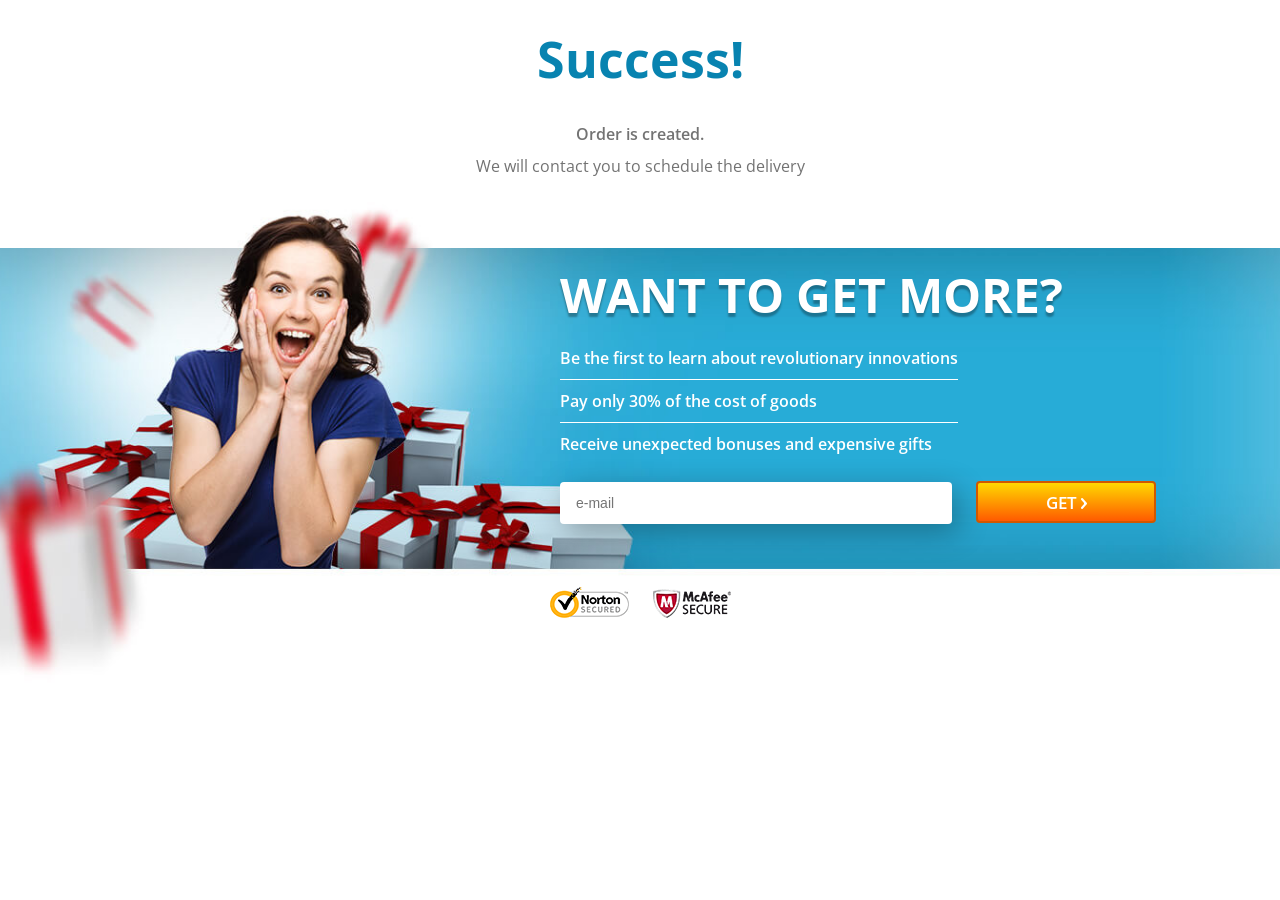
==== success.html @ abf4d348 "Initial commit - Landing Germivir Bósnia" ====
<!DOCTYPE html>
<html lang="en">
<head>
    <meta http-equiv="Content-Type" content="text/html;charset=UTF-8">
    <meta http-equiv="X-UA-Compatible" content="IE=edge">
    <meta name="viewport" content="width=device-width, initial-scale=1, maximum-scale=1.0">
    <title>Success!</title>
    <link href="https://fonts.googleapis.com/css?family=Open+Sans:400,600,700&amp;subset=greek,vietnamese" rel="stylesheet">
    <style>*{margin:0;padding:0;border:0;outline:0}body{overflow:hidden}.container{width:1140px;padding:75px 10px 0;margin:0 auto;box-sizing:border-box}:focus{outline:0}header{text-align:center}header h2{color:#0883b0;font-family:'Open Sans',sans-serif;font-weight:700;font-size:50px;margin:25px 0 30px}header p{color:#737373;font-size:16px;margin-bottom:10px}header .order{font-family:'Open Sans',sans-serif;font-weight:600;}header .feedback{font-family:'Open Sans',sans-serif;}.content{height:519px;background-image:url([data-uri]);background-size:auto 519px;background-repeat:no-repeat;background-position:center top;color:#fff}.content .content__data{max-width:640px;min-height:290px;margin-left:auto}.content .content__title{font-size:48px;text-transform:uppercase;text-shadow:0 4px 2px rgba(0,0,0,.3);margin-bottom:10px;font-family:'Open Sans',sans-serif;font-weight:700;}.content .content__list{padding-left:0;list-style:none;display:inline-block}.content .content__list li{padding:10px 0;font-size:16px;font-family:'Open Sans',sans-serif;font-weight:600;}.content .content__list li:not(:last-child){border-bottom:1px solid #fff}.content form{padding:15px 0 25px}.content form input{height:40px;border-radius:4px;outline:0;color:#818181;font-size:14px;padding:0 15px;max-width:360px;width:100%;border:1px solid transparent;transition:box-shadow .3s,color .3s,border .3s;margin-right:20px;box-shadow:6px 8px 30px rgba(0,0,0,.3)}.content form input[data-error]{box-shadow:6px 8px 30px rgba(255,0,0,.7);border-color:red;color:red}.content form input[data-success]{box-shadow:0 0 15px #42ccff;border-color:#42ccff}.button{display:inline-block;text-align:center;border:2px solid #d05800;-webkit-border-radius:4px;border-radius:4px;width:180px;height:42px;background-color:#ffd800;background-image:-webkit-gradient(linear,left top,left bottom,from(#ffd800),to(#ff5a00));background-image:-webkit-linear-gradient(#ffd800,#ff5a00);background-image:-o-linear-gradient(#ffd800,#ff5a00);background-image:linear-gradient(#ffd800,#ff5a00);position:relative;top:1px;text-transform:uppercase;color:#fff;font-family:'Open Sans',sans-serif;font-weight:600;font-size:17px;cursor:pointer}.button__ico-animete{background:url([data-uri]) no-repeat -180px 0;display:inline-block;width:2px;height:3px;padding-top:4px;-webkit-transition:width .5s;-o-transition:width .5s;transition:width .5s;margin-left:3px}.button__ico{display:inline-block;width:6px;height:11px;background:url([data-uri]) no-repeat 0 0;margin-left:-5px}.button_small{width:138px;font-size:14px;padding:8px 0;line-height:17px}@media only screen and (min-width: 992px){.button:hover{background:#ff4800}.button:hover .button__ico-animete{width:15px;background:url([data-uri]) no-repeat -180px 0;-webkit-transition:width .5s;-o-transition:width .5s;transition:width .5s}.e-list{display:none}}.content form .submit-btn .arrow{position:relative;top:1px;margin-left:10px}.content .footer-content{margin-top:35px;text-align:center;width:100%}.content .footer-content img{margin:0 10px}@keyframes showModal{from{background-color:transparent}to{background-color:rgba(255,255,255,.8)}}@keyframes showModalContent{0%{opacity:.1;transform:translate(-50%,-50%) scale(0)}80%{transform:translate(-50%,-50%) scale(1.1)}100%{opacity:1;transform:translate(-50%,-50%) scale(1);visibility:visible}}.modal{position:absolute;top:0;left:0;z-index:100;width:100%;background-color:rgba(255,255,255,.8);animation:showModal .5s}.modal.hidden{display:none}.modal .modal__content{position:fixed;visibility:hidden;top:35%;left:50%;max-width:320px;width:100%;font-family:'Open Sans',sans-serif;z-index:101;padding:40px 30px 50px;background-color:#fff;border-radius:6px;box-shadow:0 4px 30px rgba(0,0,0,.3);transform:translate(-50%,-50%) scale(1);text-align:center;animation:showModalContent .4s ease .5s;animation-fill-mode:forwards;box-sizing:border-box}.modal .modal__content h2{font-size:47px;color:#0883b0;margin-bottom:50px}.modal .modal__content p,.modal .modal__content output{font-size:16px;line-height:30px}.modal .modal__content output{color:#0883b0;display:block}.modal .modal__content output,.modal.visible .modal__content .backToLanding{font-family:'Open Sans',sans-serif;font-weight:700;}.modal .modal__content .backToLanding{width:160px;height:38px;margin:0 auto;margin-top:100px;border:2px solid #cdcdcd;background-color:#fff;border-radius:4px;text-transform:uppercase;font-size:14px;color:#8e8e8e;cursor:pointer;transition:background-color .3s,color .3s}.modal .modal__content .backToLanding:hover{background-color:#0883b0;color:#fff;border-color:#0883b0}@media only screen and (max-width: 470px){.modal .modal__content{top:50%;max-width:290px;padding:20px 15px 30px}.modal .modal__content h2{font-size:40px}}div.footer{position:relative;margin-top:-90px;background:none!important}@media only screen and (min-width: 1921px){.content{background-size:contain}}@media only screen and (max-width: 1199px){.container{width:100%}.content .content__data{max-width:580px}.content .content__data form input{max-width:250px}.content .content__title{font-size:40px}}@media only screen and (max-width: 992px){body{overflow:auto}}@media only screen and (max-width: 767px){.container{padding-left:0;padding-right:0}header{margin-bottom:0;padding:0 20px}header h2{font-size:30px;margin:15px 0}header .order,header .feedback{font-size:14px}.content .content__title{padding:0 20px;margin:0 auto 20px;font-size:24px;text-align:center}.content form input{display:block;margin:0 auto 20px}.content{background-image:url([data-uri]);text-align:center;height:auto}.content .content__data{max-width:100%;min-height:0;margin:260px auto 0}.mob-bg{background-color:#27acd7}.content .footer-content{margin-top:20px}.content .content__list{padding:10px 20px 0}div.footer{margin-top:-10px}}@media only screen and (max-width: 479px){.content .content__data{margin-top:160px}}</style>
</head>
<body>
<header>
    <h2>Success!</h2>
    <p class="order">Order is created.</p>
    <p class="feedback">We will contact you to schedule the delivery</p>
</header>
<section class="content">
    <div class="container">
        <div class="content__data">
            <h3 class="content__title">Want to get more?</h3>
            <div class="mob-bg">
                <ul class="content__list">
                    <li>Be the first to learn about revolutionary innovations</li>
                    <li>Pay only 30% of the cost of goods</li>
                    <li>Receive unexpected bonuses and expensive gifts</li>
                </ul>
                <form action="/land/success" id="userEmail" name="user-email" method="POST">
                    <input type="text" name="email" placeholder="e-mail">
                    <button class="button submit-btn" type="submit">Get <i class="button__ico-animete"></i><i class="button__ico"></i></button>
                </form>
            </div>
        </div>
        <div class="footer-content">
            <img src="[data-uri]" alt="Norton Security">
            <img src="[data-uri]" alt="McAfee Security">
        </div>
    </div>
</section>
<div class="modal hidden">
    <div class="modal__content">
        <h2>Thank you!</h2>
        <p>As soon as possible, you will begin to receive</p>
        <output class="email"></output>
        <p>Our exclusive offers!</p>
        <button type="button" class="backToLanding">Close</button>
    </div>
</div>
<script>"use strict";(function(){var a={getParamsName:["order_id","hash"],validPatterns:{email:/.+@.+\..+/i},serverErrorMsg:"Server Error :(",wrapperHeight:function(){var f=document.querySelector(".content__data").clientHeight,g=document.querySelector(".footer-content").clientHeight;return document.body.clientHeight+f+g+"px"}(),errorAttribute:"data-error",successAttribute:"data-success"},b={emailInput:document.forms[0].email,submitButton:document.querySelector(".submit-btn"),output:document.querySelector("output.email"),modal:document.querySelector(".modal"),backButton:document.querySelector(".backToLanding"),isValid:function isValid(f,g){var h=g.value;return f.test(h)?(this.isSuccess(g,a.successAttribute),this.output.textContent=h,!0):(this.isError(g,a.errorAttribute),!1)},isSuccess:function isSuccess(f,g){f.setAttribute(g,"true")},isError:function isError(f,g){return!!f.getAttribute(g)||void f.setAttribute(g,"true")},isTyping:function isTyping(f,g){return g.forEach(function(h){f.getAttribute(h)&&f.removeAttribute(h)}),!0},backToLanding:function backToLanding(){location.assign("/")},getData:function getData(){var f="";return f+=this.locationHandler(a.getParamsName),f+="&"+this.emailInput.name+"="+encodeURIComponent(this.emailInput.value),f},showModal:function showModal(){this.modal.style.height=a.wrapperHeight,this.modal.classList.remove("hidden")},sendData:function sendData(f,g){var h=new XMLHttpRequest;h.open("POST","/land/success",!0),h.setRequestHeader("Content-Type","application/x-www-form-urlencoded"),h.setRequestHeader("X-Requested-With","XMLHttpRequest"),h.onreadystatechange=function(){if(200===h.status&&4===h.readyState){var k=JSON.parse(h.responseText);if(k.status&&0<k.status.length&&"ok"===k.status.toLowerCase())g.call(b);else{var l=k.data||a.serverErrorMsg;b.makeErrorBlock(l)}}},h.send(f)},locationHandler:function locationHandler(f,g){var h=location.search,k=[],l=[],m={},n="",o=h;if(""!==o){if(l=o.substr(1).split("&"),!(f instanceof Array)){for(var p=0;p<l.length;p++)if(k=l[p].split("="),k[0]===f&&"string"==typeof f){g(k[1]);break}}else for(var q=0;q<l.length;q++){k=l[q].split("=");for(var r=0;r<f.length;r++)f[r]===k[0]&&(m[k[0]]=k[1])}for(var s in m)n+="&"+s+"="+encodeURIComponent(m[s]);return n.substr(1)}return!1},makeErrorBlock:function makeErrorBlock(f){var g={width:document.body.clientWidth+"px",height:a.wrapperHeight,textAlign:"center",position:"absolute",top:"0",backgroundColor:"rgba(255,255,255,.8)",zIndex:"99999"},h={fontSize:"26px",color:"#FF4C4C",borderRadius:"20px",border:"2px solid #FF4C4C",padding:"10px 15px",position:"fixed",top:"50%",left:"50%",transform:"translateX(-50%) translateY(-50%)",fontWeight:"700",backgroundColor:"rgba(255,76,76,.2)"},k={display:"block",padding:"8px 20px",color:"#FF4C4C",borderRadius:"6px",margin:"15px auto 0",backgroundColor:"rgba(255,76,76,.2)",border:"1px solid rgba(255,76,76,.8)",cursor:"pointer",fontWeight:"700",transition:"background-color .4s"},l=document.createElement("DIV"),m=document.createElement("BUTTON"),n=document.createElement("H2");for(var o in g)l.style[o]=g[o];for(var p in h)n.style[p]=h[p];for(var q in k)m.style[q]=k[q];l.classList.add("js-error"),m.setAttribute("type","button"),m.appendChild(document.createTextNode("Ok")),m.addEventListener("mouseover",function(){this.style.backgroundColor="rgba(255,76,76,.4)"}),m.addEventListener("mouseleave",function(){this.style.backgroundColor="rgba(255,76,76,.2)"}),m.addEventListener("click",function(){document.body.removeChild(l)}),n.appendChild(document.createTextNode(f)),n.appendChild(m),l.appendChild(n),document.body.appendChild(l)}},c=a.validPatterns.email;b.emailInput.addEventListener("blur",function(){b.isValid(c,b.emailInput)?b.data=b.getData():(b.data&&b.data.length&&(b.data=null),b.isError(this,a.errorAttribute))});var d=[a.errorAttribute,a.successAttribute];b.emailInput.addEventListener("focus",function(){b.isTyping(this,d)}),b.submitButton.addEventListener("click",function(f){f.preventDefault(),b.isValid(c,b.emailInput)?b.data&&b.sendData(b.data,b.showModal):b.isError(b.emailInput,a.errorAttribute)}),b.backButton.addEventListener("click",b.backToLanding),b.locationHandler("email",function(f){return!!f&&void(b.emailInput.value=f,b.isValid(c,b.emailInput),b.data=b.getData())})})();</script>
</body>
</html>
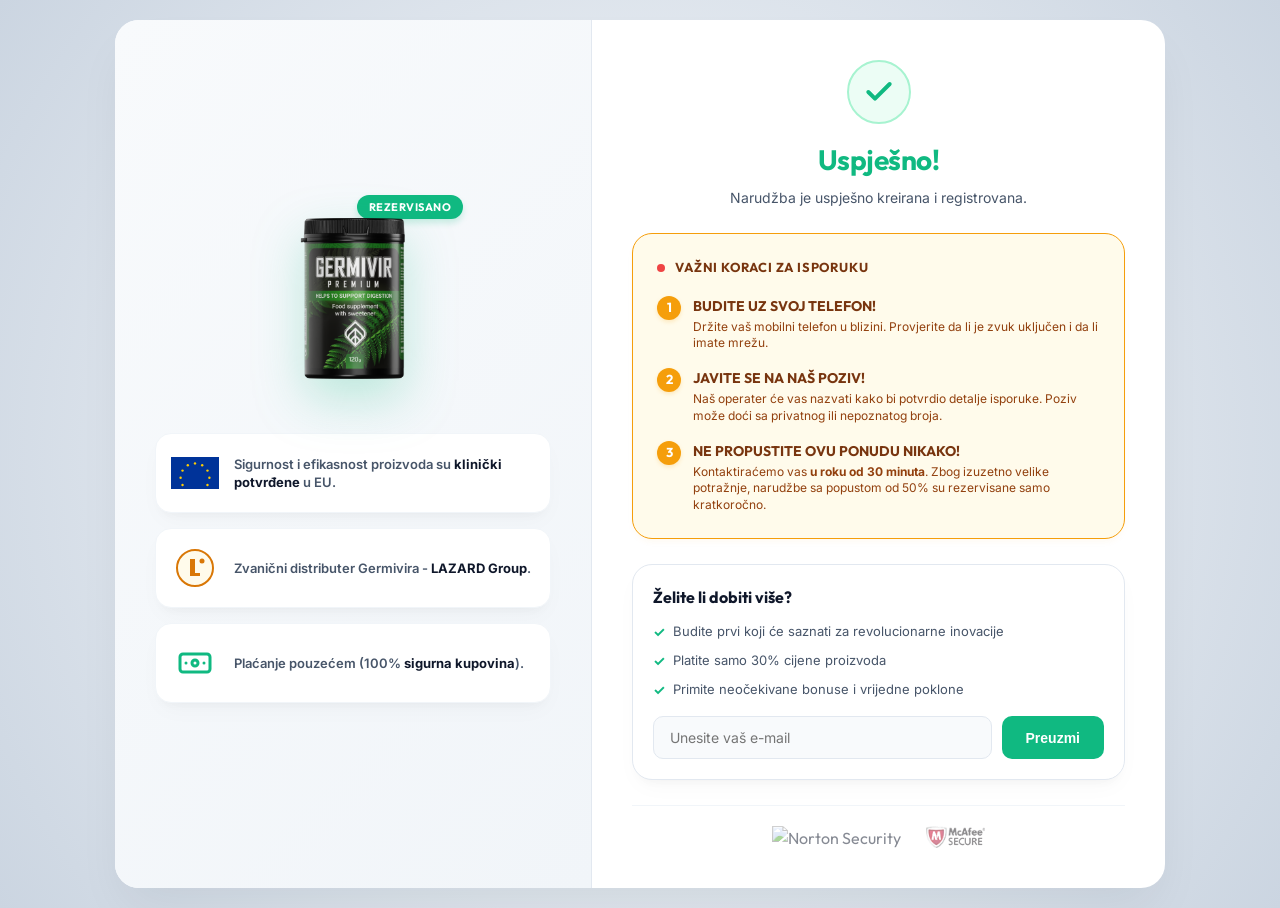
==== commit 6bcd8dc6: "feat: revamp completo da pagina success.html - bosnio, 3 gatilhos de tempo, logos uniao europeia/laz" ====
--- a/success.html
+++ b/success.html
@@ -1,50 +1,803 @@
 <!DOCTYPE html>
-<html lang="en">
+<html lang="bs">
 <head>
     <meta http-equiv="Content-Type" content="text/html;charset=UTF-8">
     <meta http-equiv="X-UA-Compatible" content="IE=edge">
-    <meta name="viewport" content="width=device-width, initial-scale=1, maximum-scale=1.0">
-    <title>Success!</title>
-    <link href="https://fonts.googleapis.com/css?family=Open+Sans:400,600,700&amp;subset=greek,vietnamese" rel="stylesheet">
-    <style>*{margin:0;padding:0;border:0;outline:0}body{overflow:hidden}.container{width:1140px;padding:75px 10px 0;margin:0 auto;box-sizing:border-box}:focus{outline:0}header{text-align:center}header h2{color:#0883b0;font-family:'Open Sans',sans-serif;font-weight:700;font-size:50px;margin:25px 0 30px}header p{color:#737373;font-size:16px;margin-bottom:10px}header .order{font-family:'Open Sans',sans-serif;font-weight:600;}header .feedback{font-family:'Open Sans',sans-serif;}.content{height:519px;background-image:url([data-uri]);background-size:auto 519px;background-repeat:no-repeat;background-position:center top;color:#fff}.content .content__data{max-width:640px;min-height:290px;margin-left:auto}.content .content__title{font-size:48px;text-transform:uppercase;text-shadow:0 4px 2px rgba(0,0,0,.3);margin-bottom:10px;font-family:'Open Sans',sans-serif;font-weight:700;}.content .content__list{padding-left:0;list-style:none;display:inline-block}.content .content__list li{padding:10px 0;font-size:16px;font-family:'Open Sans',sans-serif;font-weight:600;}.content .content__list li:not(:last-child){border-bottom:1px solid #fff}.content form{padding:15px 0 25px}.content form input{height:40px;border-radius:4px;outline:0;color:#818181;font-size:14px;padding:0 15px;max-width:360px;width:100%;border:1px solid transparent;transition:box-shadow .3s,color .3s,border .3s;margin-right:20px;box-shadow:6px 8px 30px rgba(0,0,0,.3)}.content form input[data-error]{box-shadow:6px 8px 30px rgba(255,0,0,.7);border-color:red;color:red}.content form input[data-success]{box-shadow:0 0 15px #42ccff;border-color:#42ccff}.button{display:inline-block;text-align:center;border:2px solid #d05800;-webkit-border-radius:4px;border-radius:4px;width:180px;height:42px;background-color:#ffd800;background-image:-webkit-gradient(linear,left top,left bottom,from(#ffd800),to(#ff5a00));background-image:-webkit-linear-gradient(#ffd800,#ff5a00);background-image:-o-linear-gradient(#ffd800,#ff5a00);background-image:linear-gradient(#ffd800,#ff5a00);position:relative;top:1px;text-transform:uppercase;color:#fff;font-family:'Open Sans',sans-serif;font-weight:600;font-size:17px;cursor:pointer}.button__ico-animete{background:url([data-uri]) no-repeat -180px 0;display:inline-block;width:2px;height:3px;padding-top:4px;-webkit-transition:width .5s;-o-transition:width .5s;transition:width .5s;margin-left:3px}.button__ico{display:inline-block;width:6px;height:11px;background:url([data-uri]) no-repeat 0 0;margin-left:-5px}.button_small{width:138px;font-size:14px;padding:8px 0;line-height:17px}@media only screen and (min-width: 992px){.button:hover{background:#ff4800}.button:hover .button__ico-animete{width:15px;background:url([data-uri]) no-repeat -180px 0;-webkit-transition:width .5s;-o-transition:width .5s;transition:width .5s}.e-list{display:none}}.content form .submit-btn .arrow{position:relative;top:1px;margin-left:10px}.content .footer-content{margin-top:35px;text-align:center;width:100%}.content .footer-content img{margin:0 10px}@keyframes showModal{from{background-color:transparent}to{background-color:rgba(255,255,255,.8)}}@keyframes showModalContent{0%{opacity:.1;transform:translate(-50%,-50%) scale(0)}80%{transform:translate(-50%,-50%) scale(1.1)}100%{opacity:1;transform:translate(-50%,-50%) scale(1);visibility:visible}}.modal{position:absolute;top:0;left:0;z-index:100;width:100%;background-color:rgba(255,255,255,.8);animation:showModal .5s}.modal.hidden{display:none}.modal .modal__content{position:fixed;visibility:hidden;top:35%;left:50%;max-width:320px;width:100%;font-family:'Open Sans',sans-serif;z-index:101;padding:40px 30px 50px;background-color:#fff;border-radius:6px;box-shadow:0 4px 30px rgba(0,0,0,.3);transform:translate(-50%,-50%) scale(1);text-align:center;animation:showModalContent .4s ease .5s;animation-fill-mode:forwards;box-sizing:border-box}.modal .modal__content h2{font-size:47px;color:#0883b0;margin-bottom:50px}.modal .modal__content p,.modal .modal__content output{font-size:16px;line-height:30px}.modal .modal__content output{color:#0883b0;display:block}.modal .modal__content output,.modal.visible .modal__content .backToLanding{font-family:'Open Sans',sans-serif;font-weight:700;}.modal .modal__content .backToLanding{width:160px;height:38px;margin:0 auto;margin-top:100px;border:2px solid #cdcdcd;background-color:#fff;border-radius:4px;text-transform:uppercase;font-size:14px;color:#8e8e8e;cursor:pointer;transition:background-color .3s,color .3s}.modal .modal__content .backToLanding:hover{background-color:#0883b0;color:#fff;border-color:#0883b0}@media only screen and (max-width: 470px){.modal .modal__content{top:50%;max-width:290px;padding:20px 15px 30px}.modal .modal__content h2{font-size:40px}}div.footer{position:relative;margin-top:-90px;background:none!important}@media only screen and (min-width: 1921px){.content{background-size:contain}}@media only screen and (max-width: 1199px){.container{width:100%}.content .content__data{max-width:580px}.content .content__data form input{max-width:250px}.content .content__title{font-size:40px}}@media only screen and (max-width: 992px){body{overflow:auto}}@media only screen and (max-width: 767px){.container{padding-left:0;padding-right:0}header{margin-bottom:0;padding:0 20px}header h2{font-size:30px;margin:15px 0}header .order,header .feedback{font-size:14px}.content .content__title{padding:0 20px;margin:0 auto 20px;font-size:24px;text-align:center}.content form input{display:block;margin:0 auto 20px}.content{background-image:url([data-uri]);text-align:center;height:auto}.content .content__data{max-width:100%;min-height:0;margin:260px auto 0}.mob-bg{background-color:#27acd7}.content .footer-content{margin-top:20px}.content .content__list{padding:10px 20px 0}div.footer{margin-top:-10px}}@media only screen and (max-width: 479px){.content .content__data{margin-top:160px}}</style>
+    <meta name="viewport" content="width=device-width, initial-scale=1.0, maximum-scale=1.0">
+    <title>Uspješno! Vaša narudžba je primljena</title>
+    <!-- Modern Premium Typography -->
+    <link href="https://fonts.googleapis.com/css2?family=Inter:wght@400;500;600;700&family=Outfit:wght@400;600;700&display=swap" rel="stylesheet">
+    <style>
+        /* Base Reset & Variables */
+        :root {
+            --primary: #10b981;
+            --primary-hover: #059669;
+            --bg-gradient: radial-gradient(circle at 50% 50%, #f8fafc 0%, #cbd5e1 100%);
+            --text-main: #0f172a;
+            --text-muted: #475569;
+            --accent-bg: #fffbeb;
+            --accent-border: #f59e0b;
+            --accent-text: #78350f;
+            --accent-desc: #92400e;
+            --card-bg: #ffffff;
+            --shadow-subtle: 0 10px 25px -5px rgba(0, 0, 0, 0.03), 0 8px 10px -6px rgba(0, 0, 0, 0.03);
+            --shadow-strong: 0 25px 50px -12px rgba(15, 23, 42, 0.08);
+            --border-color: #e2e8f0;
+        }
+
+        * {
+            margin: 0;
+            padding: 0;
+            border: 0;
+            outline: 0;
+            box-sizing: border-box;
+        }
+
+        body {
+            background: var(--bg-gradient);
+            min-height: 100vh;
+            display: flex;
+            align-items: center;
+            justify-content: center;
+            padding: 20px;
+            color: var(--text-main);
+            font-family: 'Outfit', 'Inter', sans-serif;
+            line-height: 1.5;
+        }
+
+        /* Container & Layout */
+        .success-container {
+            max-width: 1050px;
+            width: 100%;
+            background: var(--card-bg);
+            border-radius: 24px;
+            box-shadow: var(--shadow-strong);
+            overflow: hidden;
+            display: grid;
+            grid-template-columns: 1fr 1.2fr;
+        }
+
+        @media (max-width: 900px) {
+            .success-container {
+                grid-template-columns: 1fr;
+            }
+            body {
+                padding: 10px;
+            }
+        }
+
+        /* Left Column - Product & Trust */
+        .left-col {
+            background: linear-gradient(135deg, #f8fafc 0%, #f1f5f9 100%);
+            padding: 40px;
+            display: flex;
+            flex-direction: column;
+            align-items: center;
+            justify-content: center;
+            border-right: 1px solid var(--border-color);
+        }
+
+        @media (max-width: 900px) {
+            .left-col {
+                border-right: none;
+                border-bottom: 1px solid var(--border-color);
+                padding: 30px 20px;
+            }
+        }
+
+        .product-box {
+            position: relative;
+            margin-bottom: 35px;
+            transition: transform 0.3s ease;
+        }
+
+        .product-box:hover {
+            transform: translateY(-5px);
+        }
+
+        .product-img-styled {
+            max-width: 200px;
+            height: auto;
+            filter: drop-shadow(0 20px 25px rgba(16, 185, 129, 0.25));
+        }
+
+        .product-badge {
+            position: absolute;
+            top: -10px;
+            right: -10px;
+            background: var(--primary);
+            color: #ffffff;
+            font-size: 11px;
+            font-weight: 700;
+            padding: 4px 12px;
+            border-radius: 12px;
+            text-transform: uppercase;
+            letter-spacing: 0.5px;
+            box-shadow: 0 4px 6px rgba(16, 185, 129, 0.2);
+        }
+
+        .trust-list {
+            width: 100%;
+            display: flex;
+            flex-direction: column;
+            gap: 15px;
+        }
+
+        .trust-item {
+            display: flex;
+            align-items: center;
+            gap: 15px;
+            background: var(--card-bg);
+            padding: 15px;
+            border-radius: 16px;
+            box-shadow: var(--shadow-subtle);
+            border: 1px solid #f1f5f9;
+        }
+
+        .trust-icon-wrapper {
+            flex-shrink: 0;
+            width: 48px;
+            height: 48px;
+            display: flex;
+            align-items: center;
+            justify-content: center;
+            border-radius: 12px;
+        }
+
+        .trust-icon-wrapper.eu-logo {
+            border-radius: 4px;
+            overflow: hidden;
+        }
+
+        .trust-text {
+            font-size: 13px;
+            font-weight: 600;
+            color: var(--text-muted);
+            line-height: 1.4;
+            font-family: 'Inter', sans-serif;
+        }
+
+        .trust-text strong {
+            color: var(--text-main);
+        }
+
+        /* Right Column - Success Header & Urgency */
+        .right-col {
+            padding: 40px;
+            display: flex;
+            flex-direction: column;
+            justify-content: space-between;
+        }
+
+        @media (max-width: 900px) {
+            .right-col {
+                padding: 30px 20px;
+            }
+        }
+
+        .success-header {
+            text-align: center;
+            margin-bottom: 25px;
+        }
+
+        .checkmark-container {
+            display: inline-flex;
+            align-items: center;
+            justify-content: center;
+            width: 64px;
+            height: 64px;
+            background: #ecfdf5;
+            border-radius: 50%;
+            color: var(--primary);
+            margin-bottom: 15px;
+            border: 2px solid #a7f3d0;
+        }
+
+        .checkmark-svg {
+            width: 32px;
+            height: 32px;
+        }
+
+        .success-title {
+            font-size: 28px;
+            font-weight: 700;
+            color: var(--primary);
+            margin-bottom: 6px;
+            letter-spacing: -0.5px;
+        }
+
+        .success-subtitle {
+            font-size: 14px;
+            color: var(--text-muted);
+            font-family: 'Inter', sans-serif;
+        }
+
+        /* Urgency Card with 3 Time Triggers */
+        .urgency-card {
+            background: var(--accent-bg);
+            border: 1px solid var(--accent-border);
+            border-radius: 20px;
+            padding: 24px;
+            margin-bottom: 25px;
+            box-shadow: 0 4px 6px -1px rgba(245, 158, 11, 0.05);
+        }
+
+        .urgency-title-bar {
+            display: flex;
+            align-items: center;
+            gap: 10px;
+            margin-bottom: 18px;
+        }
+
+        .live-dot {
+            width: 8px;
+            height: 8px;
+            background: #ef4444;
+            border-radius: 50%;
+            animation: live-pulse 1.5s infinite;
+        }
+
+        @keyframes live-pulse {
+            0% { transform: scale(1); box-shadow: 0 0 0 0 rgba(239, 68, 68, 0.7); }
+            70% { transform: scale(1); box-shadow: 0 0 0 8px rgba(239, 68, 68, 0); }
+            100% { transform: scale(1); box-shadow: 0 0 0 0 rgba(239, 68, 68, 0); }
+        }
+
+        .urgency-title {
+            font-size: 13px;
+            font-weight: 700;
+            color: var(--accent-text);
+            text-transform: uppercase;
+            letter-spacing: 0.8px;
+        }
+
+        .urgency-steps {
+            display: flex;
+            flex-direction: column;
+            gap: 16px;
+            list-style: none;
+        }
+
+        .urgency-step {
+            display: flex;
+            gap: 12px;
+        }
+
+        .step-badge {
+            display: flex;
+            align-items: center;
+            justify-content: center;
+            width: 24px;
+            height: 24px;
+            background: var(--accent-border);
+            color: #ffffff;
+            font-weight: 700;
+            font-size: 13px;
+            border-radius: 50%;
+            flex-shrink: 0;
+            box-shadow: 0 2px 4px rgba(245, 158, 11, 0.2);
+        }
+
+        .step-info {
+            display: flex;
+            flex-direction: column;
+        }
+
+        .step-heading {
+            font-size: 14px;
+            font-weight: 700;
+            color: var(--accent-text);
+            margin-bottom: 2px;
+        }
+
+        .step-text {
+            font-size: 12px;
+            color: var(--accent-desc);
+            font-family: 'Inter', sans-serif;
+            line-height: 1.4;
+        }
+
+        /* Email Subscription Data (Required Class name for JS) */
+        .content__data {
+            background: #ffffff;
+            border: 1px solid var(--border-color);
+            border-radius: 20px;
+            padding: 20px;
+            margin-bottom: 25px;
+            box-shadow: var(--shadow-subtle);
+        }
+
+        .content__title {
+            font-size: 16px;
+            font-weight: 700;
+            color: var(--text-main);
+            margin-bottom: 12px;
+        }
+
+        .content__list {
+            list-style: none;
+            display: flex;
+            flex-direction: column;
+            gap: 8px;
+            margin-bottom: 16px;
+            font-family: 'Inter', sans-serif;
+            font-size: 13px;
+            color: var(--text-muted);
+        }
+
+        .content__list li {
+            display: flex;
+            align-items: center;
+            gap: 8px;
+        }
+
+        .content__list li::before {
+            content: "✓";
+            color: var(--primary);
+            font-weight: bold;
+            font-size: 14px;
+        }
+
+        /* Email Form Styling */
+        #userEmail {
+            display: flex;
+            gap: 10px;
+        }
+
+        #userEmail input[type="text"] {
+            flex: 1;
+            padding: 12px 16px;
+            border: 1px solid var(--border-color);
+            border-radius: 10px;
+            font-size: 14px;
+            font-family: 'Inter', sans-serif;
+            transition: all 0.3s ease;
+            background: #f8fafc;
+        }
+
+        #userEmail input[type="text"]:focus {
+            border-color: var(--primary);
+            box-shadow: 0 0 0 3px rgba(16, 185, 129, 0.1);
+            background: #ffffff;
+        }
+
+        .submit-btn {
+            background: var(--primary);
+            color: #ffffff;
+            font-weight: 600;
+            font-size: 14px;
+            padding: 12px 24px;
+            border-radius: 10px;
+            cursor: pointer;
+            transition: background 0.3s ease, transform 0.2s ease;
+        }
+
+        .submit-btn:hover {
+            background: var(--primary-hover);
+        }
+
+        .submit-btn:active {
+            transform: scale(0.97);
+        }
+
+        /* Footer (Required Class name for JS) */
+        .footer-content {
+            display: flex;
+            justify-content: center;
+            gap: 25px;
+            border-top: 1px solid #f1f5f9;
+            padding-top: 20px;
+        }
+
+        .footer-content img {
+            height: 22px;
+            opacity: 0.5;
+            transition: opacity 0.3s ease;
+        }
+
+        .footer-content img:hover {
+            opacity: 0.9;
+        }
+
+        /* Modal Overlay & Popups */
+        .modal {
+            position: fixed;
+            top: 0;
+            left: 0;
+            width: 100%;
+            height: 100%;
+            background: rgba(15, 23, 42, 0.6);
+            backdrop-filter: blur(6px);
+            display: flex;
+            align-items: center;
+            justify-content: center;
+            z-index: 9999;
+            transition: opacity 0.3s ease;
+        }
+
+        .modal.hidden {
+            display: none !important;
+        }
+
+        .modal__content {
+            background: var(--card-bg);
+            padding: 35px;
+            border-radius: 24px;
+            max-width: 420px;
+            width: 90%;
+            text-align: center;
+            box-shadow: 0 25px 50px -12px rgba(0, 0, 0, 0.25);
+            border: 1px solid var(--border-color);
+        }
+
+        .modal__content h2 {
+            font-size: 24px;
+            font-weight: 700;
+            color: var(--primary);
+            margin-bottom: 12px;
+        }
+
+        .modal__content p {
+            font-size: 14px;
+            color: var(--text-muted);
+            margin-bottom: 12px;
+            font-family: 'Inter', sans-serif;
+        }
+
+        .modal__content output.email {
+            display: block;
+            font-size: 15px;
+            font-weight: 600;
+            color: var(--text-main);
+            margin-bottom: 12px;
+            word-break: break-all;
+        }
+
+        .backToLanding {
+            background: #f1f5f9;
+            color: var(--text-muted);
+            font-weight: 600;
+            padding: 10px 20px;
+            border-radius: 8px;
+            cursor: pointer;
+            transition: all 0.3s ease;
+            width: 100%;
+        }
+
+        .backToLanding:hover {
+            background: #e2e8f0;
+            color: var(--text-main);
+        }
+    </style>
 </head>
 <body>
-<header>
-    <h2>Success!</h2>
-    <p class="order">Order is created.</p>
-    <p class="feedback">We will contact you to schedule the delivery</p>
-</header>
-<section class="content">
-    <div class="container">
-        <div class="content__data">
-            <h3 class="content__title">Want to get more?</h3>
-            <div class="mob-bg">
-                <ul class="content__list">
-                    <li>Be the first to learn about revolutionary innovations</li>
-                    <li>Pay only 30% of the cost of goods</li>
-                    <li>Receive unexpected bonuses and expensive gifts</li>
-                </ul>
-                <form action="/land/success" id="userEmail" name="user-email" method="POST">
-                    <input type="text" name="email" placeholder="e-mail">
-                    <button class="button submit-btn" type="submit">Get <i class="button__ico-animete"></i><i class="button__ico"></i></button>
-                </form>
+
+<div class="success-container">
+    <!-- Left Column: Product & trust signals -->
+    <div class="left-col">
+        <div class="product-box">
+            <span class="product-badge">Rezervisano</span>
+            <img src="img/product.png" alt="Germivir Product" class="product-img-styled">
+        </div>
+        
+        <div class="trust-list">
+            <!-- EU Logo & Clinically Confirmed -->
+            <div class="trust-item">
+                <div class="trust-icon-wrapper eu-logo">
+                    <!-- EU Flag SVG Vector -->
+                    <svg width="48" height="32" viewBox="0 0 60 40" xmlns="http://www.w3.org/2000/svg">
+                        <rect width="60" height="40" fill="#003399"/>
+                        <g fill="#ffcc00">
+                            <circle cx="30" cy="8" r="1.5"/>
+                            <circle cx="39" cy="10.4" r="1.5"/>
+                            <circle cx="45.6" cy="17" r="1.5"/>
+                            <circle cx="48" cy="26" r="1.5"/>
+                            <circle cx="45.6" cy="35" r="1.5"/>
+                            <circle cx="39" cy="41.6" r="1.5"/>
+                            <circle cx="30" cy="44" r="1.5"/>
+                            <circle cx="21" cy="41.6" r="1.5"/>
+                            <circle cx="14.4" cy="35" r="1.5"/>
+                            <circle cx="12" cy="26" r="1.5"/>
+                            <circle cx="14.4" cy="17" r="1.5"/>
+                            <circle cx="21" cy="10.4" r="1.5"/>
+                        </g>
+                    </svg>
+                </div>
+                <div class="trust-text">
+                    Sigurnost i efikasnost proizvoda su <strong>klinički potvrđene</strong> u EU.
+                </div>
+            </div>
+
+            <!-- Lazard Logo & Official Distributor -->
+            <div class="trust-item">
+                <div class="trust-icon-wrapper">
+                    <!-- Elegant Lazard Seal SVG Vector -->
+                    <svg width="40" height="40" viewBox="0 0 40 40" fill="none" xmlns="http://www.w3.org/2000/svg">
+                        <circle cx="20" cy="20" r="18" stroke="#d97706" stroke-width="2" fill="#fffbeb"/>
+                        <path d="M15 11h5v14h5v3h-10V11z" fill="#d97706"/>
+                        <circle cx="27" cy="13" r="2.5" fill="#d97706"/>
+                    </svg>
+                </div>
+                <div class="trust-text">
+                    Zvanični distributer Germivira - <strong>LAZARD Group</strong>.
+                </div>
+            </div>
+
+            <!-- Secure COD Badge -->
+            <div class="trust-item">
+                <div class="trust-icon-wrapper">
+                    <!-- Secure Wallet/Money SVG Vector -->
+                    <svg width="36" height="36" viewBox="0 0 24 24" fill="none" stroke="#10b981" stroke-width="2" stroke-linecap="round" stroke-linejoin="round">
+                        <rect x="2" y="6" width="20" height="12" rx="2"/>
+                        <circle cx="12" cy="12" r="2"/>
+                        <line x1="6" y1="12" x2="6.01" y2="12"/>
+                        <line x1="18" y1="12" x2="18.01" y2="12"/>
+                    </svg>
+                </div>
+                <div class="trust-text">
+                    Plaćanje pouzećem (100% <strong>sigurna kupovina</strong>).
+                </div>
             </div>
         </div>
+    </div>
+
+    <!-- Right Column: Urgency instructions & Optional Email Sub -->
+    <div class="right-col">
+        <div class="success-header">
+            <div class="checkmark-container">
+                <!-- Checkmark SVG -->
+                <svg class="checkmark-svg" viewBox="0 0 24 24" fill="none" stroke="currentColor" stroke-width="3" stroke-linecap="round" stroke-linejoin="round">
+                    <polyline points="20 6 9 17 4 12"></polyline>
+                </svg>
+            </div>
+            <h2 class="success-title">Uspješno!</h2>
+            <p class="success-subtitle">Narudžba je uspješno kreirana i registrovana.</p>
+        </div>
+
+        <!-- 3 Time Triggers Card -->
+        <div class="urgency-card">
+            <div class="urgency-title-bar">
+                <span class="live-dot"></span>
+                <span class="urgency-title">Važni koraci za isporuku</span>
+            </div>
+            <ul class="urgency-steps">
+                <!-- Trigger 1 -->
+                <li class="urgency-step">
+                    <span class="step-badge">1</span>
+                    <div class="step-info">
+                        <span class="step-heading">BUDITE UZ SVOJ TELEFON!</span>
+                        <span class="step-text">Držite vaš mobilni telefon u blizini. Provjerite da li je zvuk uključen i da li imate mrežu.</span>
+                    </div>
+                </li>
+                <!-- Trigger 2 -->
+                <li class="urgency-step">
+                    <span class="step-badge">2</span>
+                    <div class="step-info">
+                        <span class="step-heading">JAVITE SE NA NAŠ POZIV!</span>
+                        <span class="step-text">Naš operater će vas nazvati kako bi potvrdio detalje isporuke. Poziv može doći sa privatnog ili nepoznatog broja.</span>
+                    </div>
+                </li>
+                <!-- Trigger 3 -->
+                <li class="urgency-step">
+                    <span class="step-badge">3</span>
+                    <div class="step-info">
+                        <span class="step-heading">NE PROPUSTITE OVU PONUDU NIKAKO!</span>
+                        <span class="step-text">Kontaktiraćemo vas <strong>u roku od 30 minuta</strong>. Zbog izuzetno velike potražnje, narudžbe sa popustom od 50% su rezervisane samo kratkoročno.</span>
+                    </div>
+                </li>
+            </ul>
+        </div>
+
+        <!-- Email form widget (requires class content__data, content__title, content__list) -->
+        <div class="content__data">
+            <h3 class="content__title">Želite li dobiti više?</h3>
+            <ul class="content__list">
+                <li>Budite prvi koji će saznati za revolucionarne inovacije</li>
+                <li>Platite samo 30% cijene proizvoda</li>
+                <li>Primite neočekivane bonuse i vrijedne poklone</li>
+            </ul>
+            <form action="/land/success" id="userEmail" name="user-email" method="POST">
+                <input type="text" name="email" placeholder="Unesite vaš e-mail">
+                <button class="button submit-btn" type="submit">Preuzmi</button>
+            </form>
+        </div>
+
+        <!-- Security seals footer (requires class footer-content) -->
         <div class="footer-content">
-            <img src="[data-uri]" alt="Norton Security">
+            <img src="[data-uri]" alt="Norton Security">
             <img src="[data-uri]" alt="McAfee Security">
         </div>
     </div>
-</section>
+</div>
+
+<!-- Modal Alert Popup (requires class modal, modal__content, backToLanding, output.email) -->
 <div class="modal hidden">
     <div class="modal__content">
-        <h2>Thank you!</h2>
-        <p>As soon as possible, you will begin to receive</p>
+        <h2>Hvala vam!</h2>
+        <p>Uskoro ćete početi primati</p>
         <output class="email"></output>
-        <p>Our exclusive offers!</p>
-        <button type="button" class="backToLanding">Close</button>
+        <p>naše ekskluzivne ponude!</p>
+        <button type="button" class="backToLanding">Zatvori</button>
     </div>
 </div>
-<script>"use strict";(function(){var a={getParamsName:["order_id","hash"],validPatterns:{email:/.+@.+\..+/i},serverErrorMsg:"Server Error :(",wrapperHeight:function(){var f=document.querySelector(".content__data").clientHeight,g=document.querySelector(".footer-content").clientHeight;return document.body.clientHeight+f+g+"px"}(),errorAttribute:"data-error",successAttribute:"data-success"},b={emailInput:document.forms[0].email,submitButton:document.querySelector(".submit-btn"),output:document.querySelector("output.email"),modal:document.querySelector(".modal"),backButton:document.querySelector(".backToLanding"),isValid:function isValid(f,g){var h=g.value;return f.test(h)?(this.isSuccess(g,a.successAttribute),this.output.textContent=h,!0):(this.isError(g,a.errorAttribute),!1)},isSuccess:function isSuccess(f,g){f.setAttribute(g,"true")},isError:function isError(f,g){return!!f.getAttribute(g)||void f.setAttribute(g,"true")},isTyping:function isTyping(f,g){return g.forEach(function(h){f.getAttribute(h)&&f.removeAttribute(h)}),!0},backToLanding:function backToLanding(){location.assign("/")},getData:function getData(){var f="";return f+=this.locationHandler(a.getParamsName),f+="&"+this.emailInput.name+"="+encodeURIComponent(this.emailInput.value),f},showModal:function showModal(){this.modal.style.height=a.wrapperHeight,this.modal.classList.remove("hidden")},sendData:function sendData(f,g){var h=new XMLHttpRequest;h.open("POST","/land/success",!0),h.setRequestHeader("Content-Type","application/x-www-form-urlencoded"),h.setRequestHeader("X-Requested-With","XMLHttpRequest"),h.onreadystatechange=function(){if(200===h.status&&4===h.readyState){var k=JSON.parse(h.responseText);if(k.status&&0<k.status.length&&"ok"===k.status.toLowerCase())g.call(b);else{var l=k.data||a.serverErrorMsg;b.makeErrorBlock(l)}}},h.send(f)},locationHandler:function locationHandler(f,g){var h=location.search,k=[],l=[],m={},n="",o=h;if(""!==o){if(l=o.substr(1).split("&"),!(f instanceof Array)){for(var p=0;p<l.length;p++)if(k=l[p].split("="),k[0]===f&&"string"==typeof f){g(k[1]);break}}else for(var q=0;q<l.length;q++){k=l[q].split("=");for(var r=0;r<f.length;r++)f[r]===k[0]&&(m[k[0]]=k[1])}for(var s in m)n+="&"+s+"="+encodeURIComponent(m[s]);return n.substr(1)}return!1},makeErrorBlock:function makeErrorBlock(f){var g={width:document.body.clientWidth+"px",height:a.wrapperHeight,textAlign:"center",position:"absolute",top:"0",backgroundColor:"rgba(255,255,255,.8)",zIndex:"99999"},h={fontSize:"26px",color:"#FF4C4C",borderRadius:"20px",border:"2px solid #FF4C4C",padding:"10px 15px",position:"fixed",top:"50%",left:"50%",transform:"translateX(-50%) translateY(-50%)",fontWeight:"700",backgroundColor:"rgba(255,76,76,.2)"},k={display:"block",padding:"8px 20px",color:"#FF4C4C",borderRadius:"6px",margin:"15px auto 0",backgroundColor:"rgba(255,76,76,.2)",border:"1px solid rgba(255,76,76,.8)",cursor:"pointer",fontWeight:"700",transition:"background-color .4s"},l=document.createElement("DIV"),m=document.createElement("BUTTON"),n=document.createElement("H2");for(var o in g)l.style[o]=g[o];for(var p in h)n.style[p]=h[p];for(var q in k)m.style[q]=k[q];l.classList.add("js-error"),m.setAttribute("type","button"),m.appendChild(document.createTextNode("Ok")),m.addEventListener("mouseover",function(){this.style.backgroundColor="rgba(255,76,76,.4)"}),m.addEventListener("mouseleave",function(){this.style.backgroundColor="rgba(255,76,76,.2)"}),m.addEventListener("click",function(){document.body.removeChild(l)}),n.appendChild(document.createTextNode(f)),n.appendChild(m),l.appendChild(n),document.body.appendChild(l)}},c=a.validPatterns.email;b.emailInput.addEventListener("blur",function(){b.isValid(c,b.emailInput)?b.data=b.getData():(b.data&&b.data.length&&(b.data=null),b.isError(this,a.errorAttribute))});var d=[a.errorAttribute,a.successAttribute];b.emailInput.addEventListener("focus",function(){b.isTyping(this,d)}),b.submitButton.addEventListener("click",function(f){f.preventDefault(),b.isValid(c,b.emailInput)?b.data&&b.sendData(b.data,b.showModal):b.isError(b.emailInput,a.errorAttribute)}),b.backButton.addEventListener("click",b.backToLanding),b.locationHandler("email",function(f){return!!f&&void(b.emailInput.value=f,b.isValid(c,b.emailInput),b.data=b.getData())})})();</script>
+
+<!-- Original Script Inlined & Compatible -->
+<script>
+"use strict";
+(function(){
+    var a = {
+        getParamsName: ["order_id", "hash"],
+        validPatterns: { email: /.+@.+\..+/i },
+        serverErrorMsg: "Greška na serveru :(",
+        wrapperHeight: function() {
+            var f = document.querySelector(".content__data").clientHeight,
+                g = document.querySelector(".footer-content").clientHeight;
+            return document.body.clientHeight + f + g + "px";
+        }(),
+        errorAttribute: "data-error",
+        successAttribute: "data-success"
+    },
+    b = {
+        emailInput: document.forms[0].email,
+        submitButton: document.querySelector(".submit-btn"),
+        output: document.querySelector("output.email"),
+        modal: document.querySelector(".modal"),
+        backButton: document.querySelector(".backToLanding"),
+        isValid: function isValid(f, g) {
+            var h = g.value;
+            return f.test(h) ? (this.isSuccess(g, a.successAttribute), this.output.textContent = h, !0) : (this.isError(g, a.errorAttribute), !1);
+        },
+        isSuccess: function isSuccess(f, g) {
+            f.setAttribute(g, "true");
+        },
+        isError: function isError(f, g) {
+            return !!f.getAttribute(g) || void f.setAttribute(g, "true");
+        },
+        isTyping: function isTyping(f, g) {
+            return g.forEach(function(h) {
+                f.getAttribute(h) && f.removeAttribute(h);
+            }), !0;
+        },
+        backToLanding: function backToLanding() {
+            location.assign("/");
+        },
+        getData: function getData() {
+            var f = "";
+            return f += this.locationHandler(a.getParamsName), f += "&" + this.emailInput.name + "=" + encodeURIComponent(this.emailInput.value), f;
+        },
+        showModal: function showModal() {
+            this.modal.style.height = a.wrapperHeight;
+            this.modal.classList.remove("hidden");
+        },
+        sendData: function sendData(f, g) {
+            var h = new XMLHttpRequest;
+            h.open("POST", "/land/success", !0);
+            h.setRequestHeader("Content-Type", "application/x-www-form-urlencoded");
+            h.setRequestHeader("X-Requested-With", "XMLHttpRequest");
+            h.onreadystatechange = function() {
+                if (200 === h.status && 4 === h.readyState) {
+                    var k = JSON.parse(h.responseText);
+                    if (k.status && 0 < k.status.length && "ok" === k.status.toLowerCase()) {
+                        g.call(b);
+                    } else {
+                        var l = k.data || a.serverErrorMsg;
+                        b.makeErrorBlock(l);
+                    }
+                }
+            };
+            h.send(f);
+        },
+        locationHandler: function locationHandler(f, g) {
+            var h = location.search,
+                k = [],
+                l = [],
+                m = {},
+                n = "",
+                o = h;
+            if ("" !== o) {
+                if (l = o.substr(1).split("&"), !(f instanceof Array)) {
+                    for (var p = 0; p < l.length; p++) {
+                        if (k = l[p].split("="), k[0] === f && "string" == typeof f) {
+                            g(k[1]);
+                            break;
+                        }
+                    }
+                } else {
+                    for (var q = 0; q < l.length; q++) {
+                        k = l[q].split("=");
+                        for (var r = 0; r < f.length; r++) {
+                            f[r] === k[0] && (m[k[0]] = k[1]);
+                        }
+                    }
+                }
+                for (var s in m) {
+                    n += "&" + s + "=" + encodeURIComponent(m[s]);
+                }
+                return n.substr(1);
+            }
+            return !1;
+        },
+        makeErrorBlock: function makeErrorBlock(f) {
+            var g = {
+                width: document.body.clientWidth + "px",
+                height: a.wrapperHeight,
+                textAlign: "center",
+                position: "absolute",
+                top: "0",
+                backgroundColor: "rgba(255,255,255,.8)",
+                zIndex: "99999"
+            },
+            h = {
+                fontSize: "26px",
+                color: "#FF4C4C",
+                borderRadius: "20px",
+                border: "2px solid #FF4C4C",
+                padding: "10px 15px",
+                position: "fixed",
+                top: "50%",
+                left: "50%",
+                transform: "translateX(-50%) translateY(-50%)",
+                fontWeight: "700",
+                backgroundColor: "rgba(255,76,76,.2)"
+            },
+            k = {
+                display: "block",
+                padding: "8px 20px",
+                color: "#FF4C4C",
+                borderRadius: "6px",
+                margin: "15px auto 0",
+                backgroundColor: "rgba(255,76,76,.2)",
+                border: "1px solid rgba(255,76,76,.8)",
+                cursor: "pointer",
+                fontWeight: "700",
+                transition: "background-color .4s"
+            },
+            l = document.createElement("DIV"),
+            m = document.createElement("BUTTON"),
+            n = document.createElement("H2");
+            for (var o in g) l.style[o] = g[o];
+            for (var p in h) n.style[p] = h[p];
+            for (var q in k) m.style[q] = k[q];
+            l.classList.add("js-error");
+            m.setAttribute("type", "button");
+            m.appendChild(document.createTextNode("Ok"));
+            m.addEventListener("mouseover", function() {
+                this.style.backgroundColor = "rgba(255,76,76,.4)";
+            });
+            m.addEventListener("mouseleave", function() {
+                this.style.backgroundColor = "rgba(255,76,76,.2)";
+            });
+            m.addEventListener("click", function() {
+                document.body.removeChild(l);
+            });
+            n.appendChild(document.createTextNode(f));
+            n.appendChild(m);
+            l.appendChild(n);
+            document.body.appendChild(l);
+        }
+    },
+    c = a.validPatterns.email;
+    
+    b.emailInput.addEventListener("blur", function() {
+        b.isValid(c, b.emailInput) ? b.data = b.getData() : (b.data && b.data.length && (b.data = null), b.isError(this, a.errorAttribute));
+    });
+    
+    var d = [a.errorAttribute, a.successAttribute];
+    b.emailInput.addEventListener("focus", function() {
+        b.isTyping(this, d);
+    });
+    
+    b.submitButton.addEventListener("click", function(f) {
+        f.preventDefault();
+        b.isValid(c, b.emailInput) ? b.data && b.sendData(b.data, b.showModal) : b.isError(b.emailInput, a.errorAttribute);
+    });
+    
+    b.backButton.addEventListener("click", b.backToLanding);
+    
+    b.locationHandler("email", function(f) {
+        return !!f && void(b.emailInput.value = f, b.isValid(c, b.emailInput), b.data = b.getData());
+    });
+})();
+</script>
 </body>
-</html> +</html>
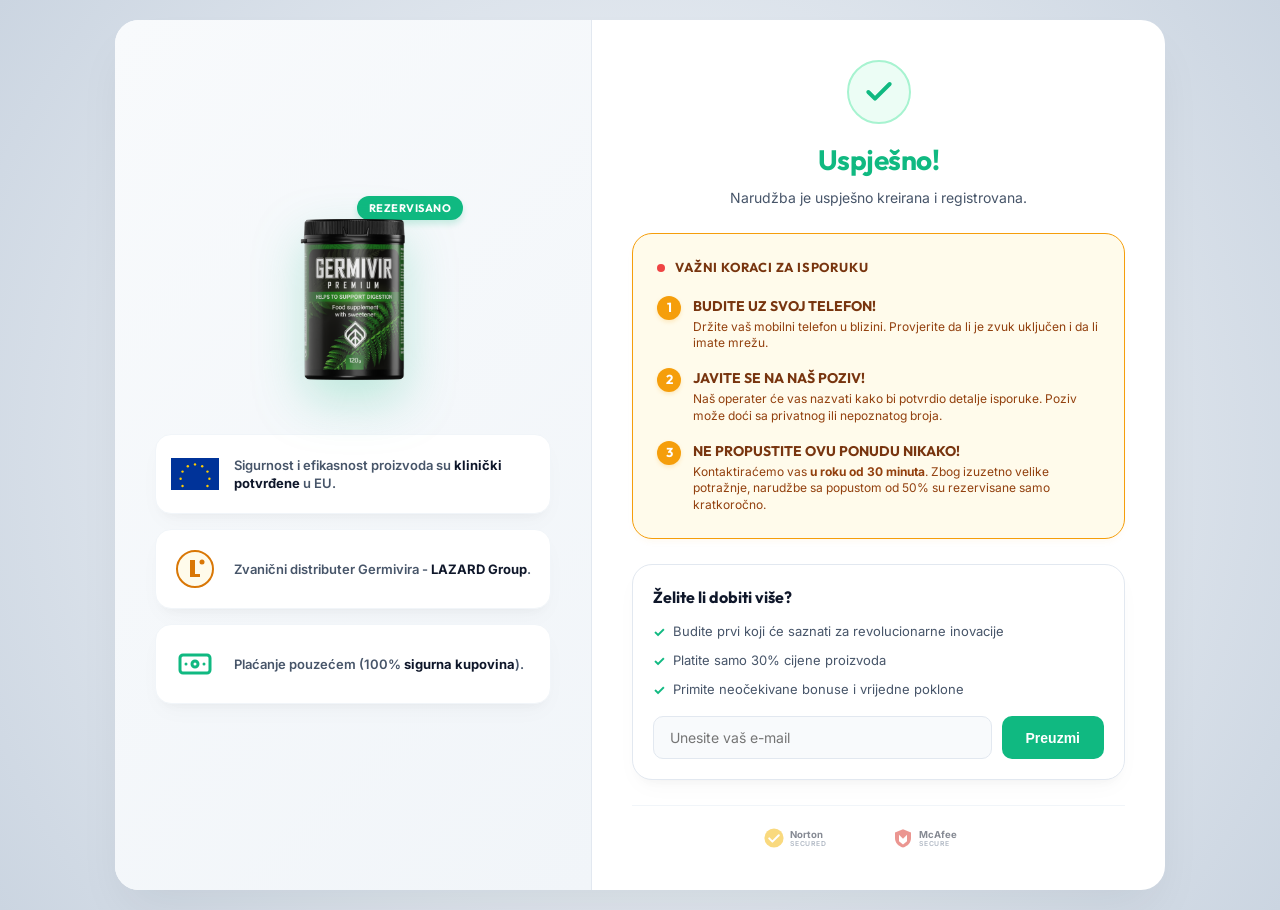
==== commit 4e80f800: "fix: replace broken base64 security seals with inline SVGs for Norton and McAfee" ====
--- a/success.html
+++ b/success.html
@@ -389,13 +389,15 @@
             padding-top: 20px;
         }
 
-        .footer-content img {
-            height: 22px;
+        .footer-content img,
+        .footer-content svg {
+            height: 24px;
             opacity: 0.5;
             transition: opacity 0.3s ease;
         }
 
-        .footer-content img:hover {
+        .footer-content img:hover,
+        .footer-content svg:hover {
             opacity: 0.9;
         }
 
@@ -604,8 +606,24 @@
 
         <!-- Security seals footer (requires class footer-content) -->
         <div class="footer-content">
-            <img src="[data-uri]" alt="Norton Security">
-            <img src="[data-uri]" alt="McAfee Security">
+            <!-- Norton Secured SVG Badge -->
+            <svg class="security-seal-svg" viewBox="0 0 130 30" aria-label="Norton Secured">
+                <g transform="translate(2, 2)">
+                    <circle cx="13" cy="13" r="12" fill="#F4B400" />
+                    <path d="M7 13.5 L11 17.5 L19 9.5" fill="none" stroke="#FFFFFF" stroke-width="2.5" stroke-linecap="round" stroke-linejoin="round" />
+                </g>
+                <text x="35" y="15" font-family="'Inter', sans-serif" font-size="12" font-weight="700" fill="#0f172a">Norton</text>
+                <text x="35" y="25" font-family="'Inter', sans-serif" font-size="8.5" font-weight="600" fill="#64748b" letter-spacing="1">SECURED</text>
+            </svg>
+            <!-- McAfee Secure SVG Badge -->
+            <svg class="security-seal-svg" viewBox="0 0 130 30" aria-label="McAfee Secure">
+                <g transform="translate(2, 2)">
+                    <path d="M13 2 L23 6 V13 C23 19 19 23 13 25 C7 23 3 19 3 13 V6 Z" fill="#D93025" />
+                    <path d="M8 9 L13 14 L18 9 V17 L13 21 L8 17 Z" fill="#FFFFFF" />
+                </g>
+                <text x="35" y="15" font-family="'Inter', sans-serif" font-size="12" font-weight="700" fill="#0f172a">McAfee</text>
+                <text x="35" y="25" font-family="'Inter', sans-serif" font-size="8.5" font-weight="600" fill="#64748b" letter-spacing="1">SECURE</text>
+            </svg>
         </div>
     </div>
 </div>
